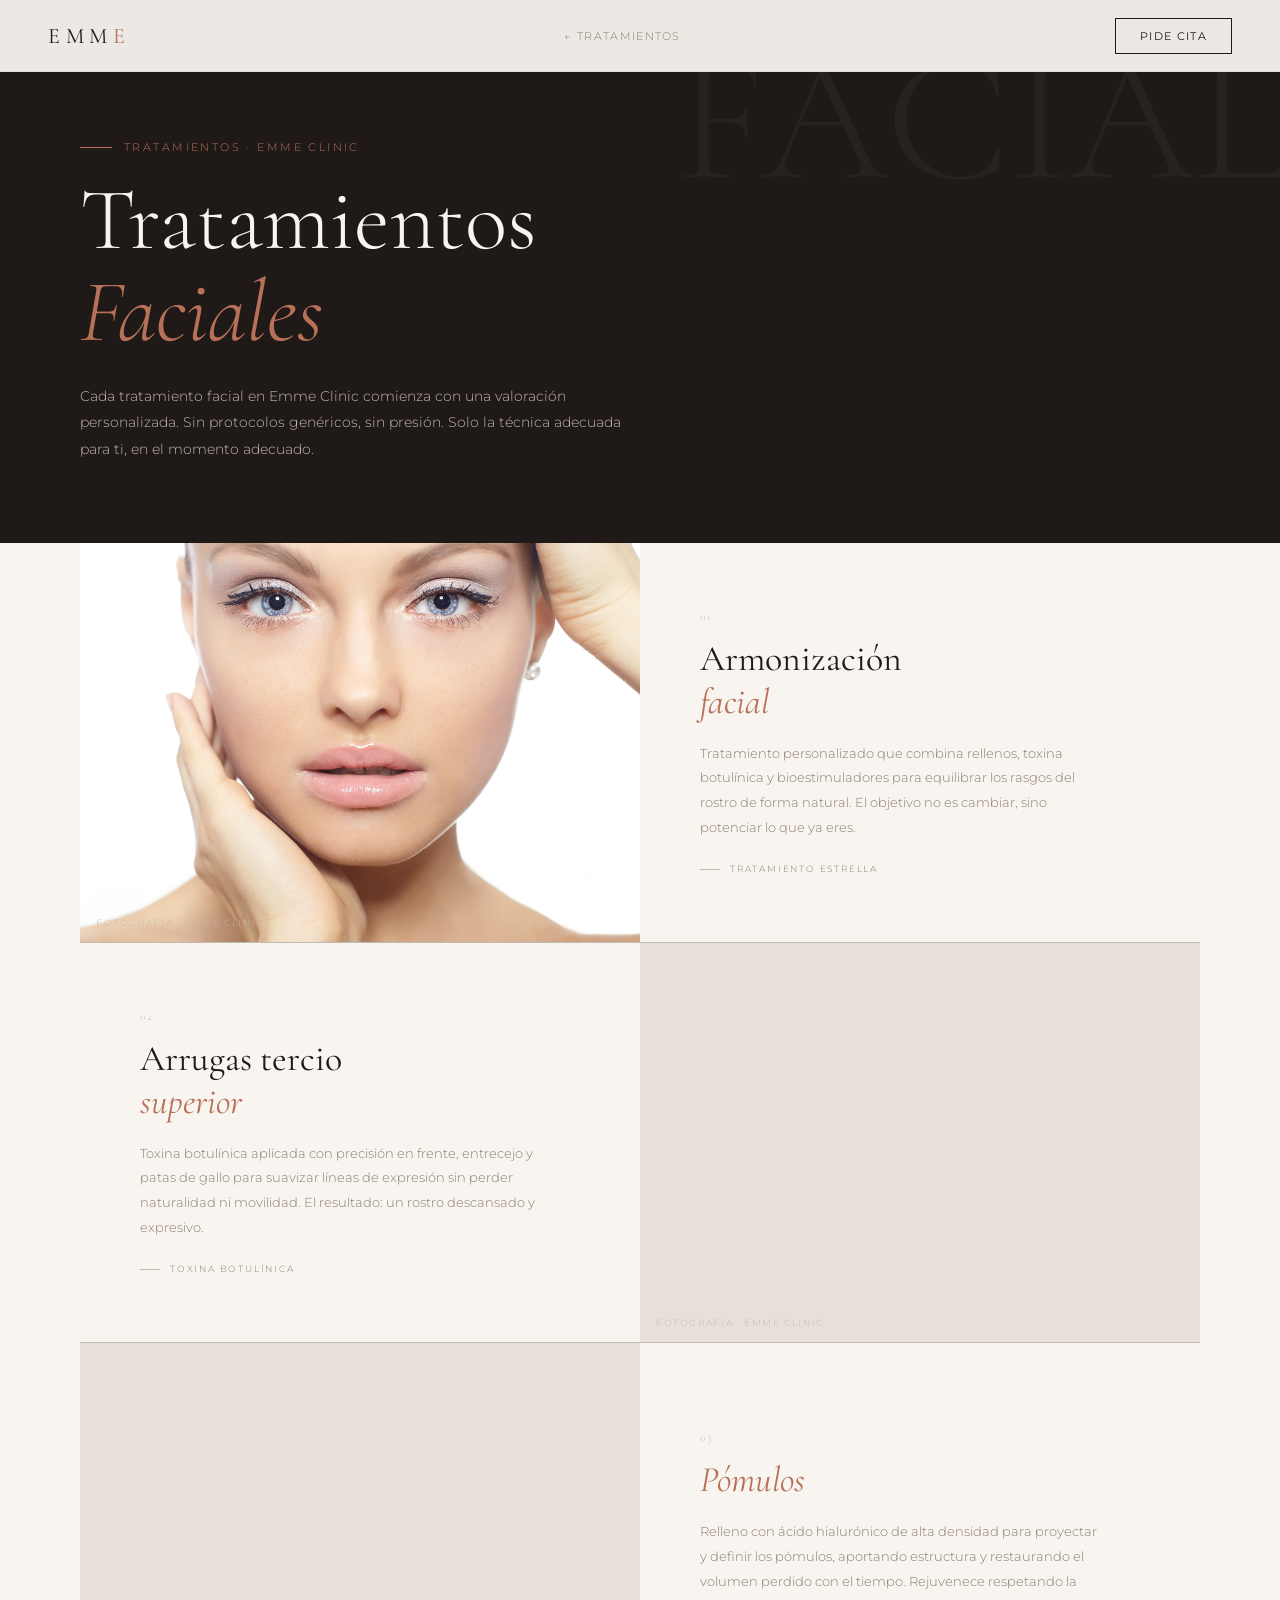
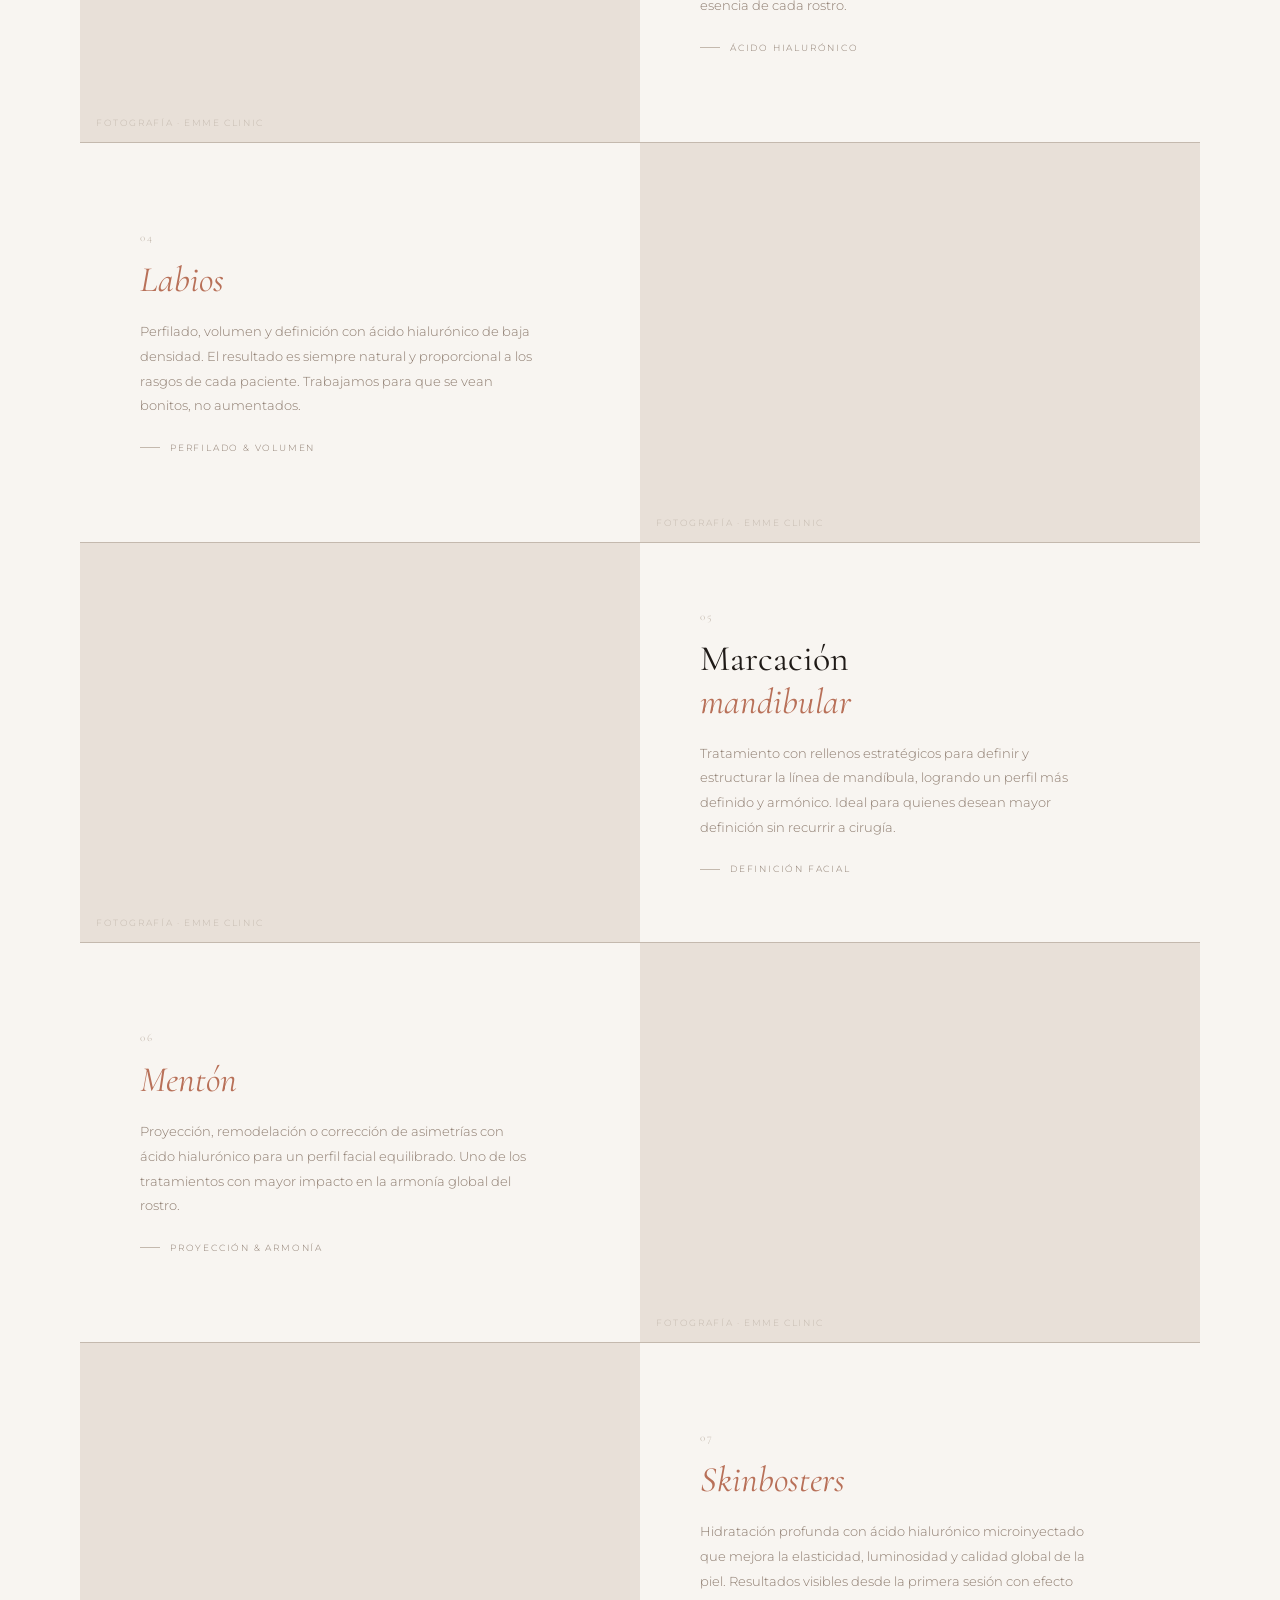
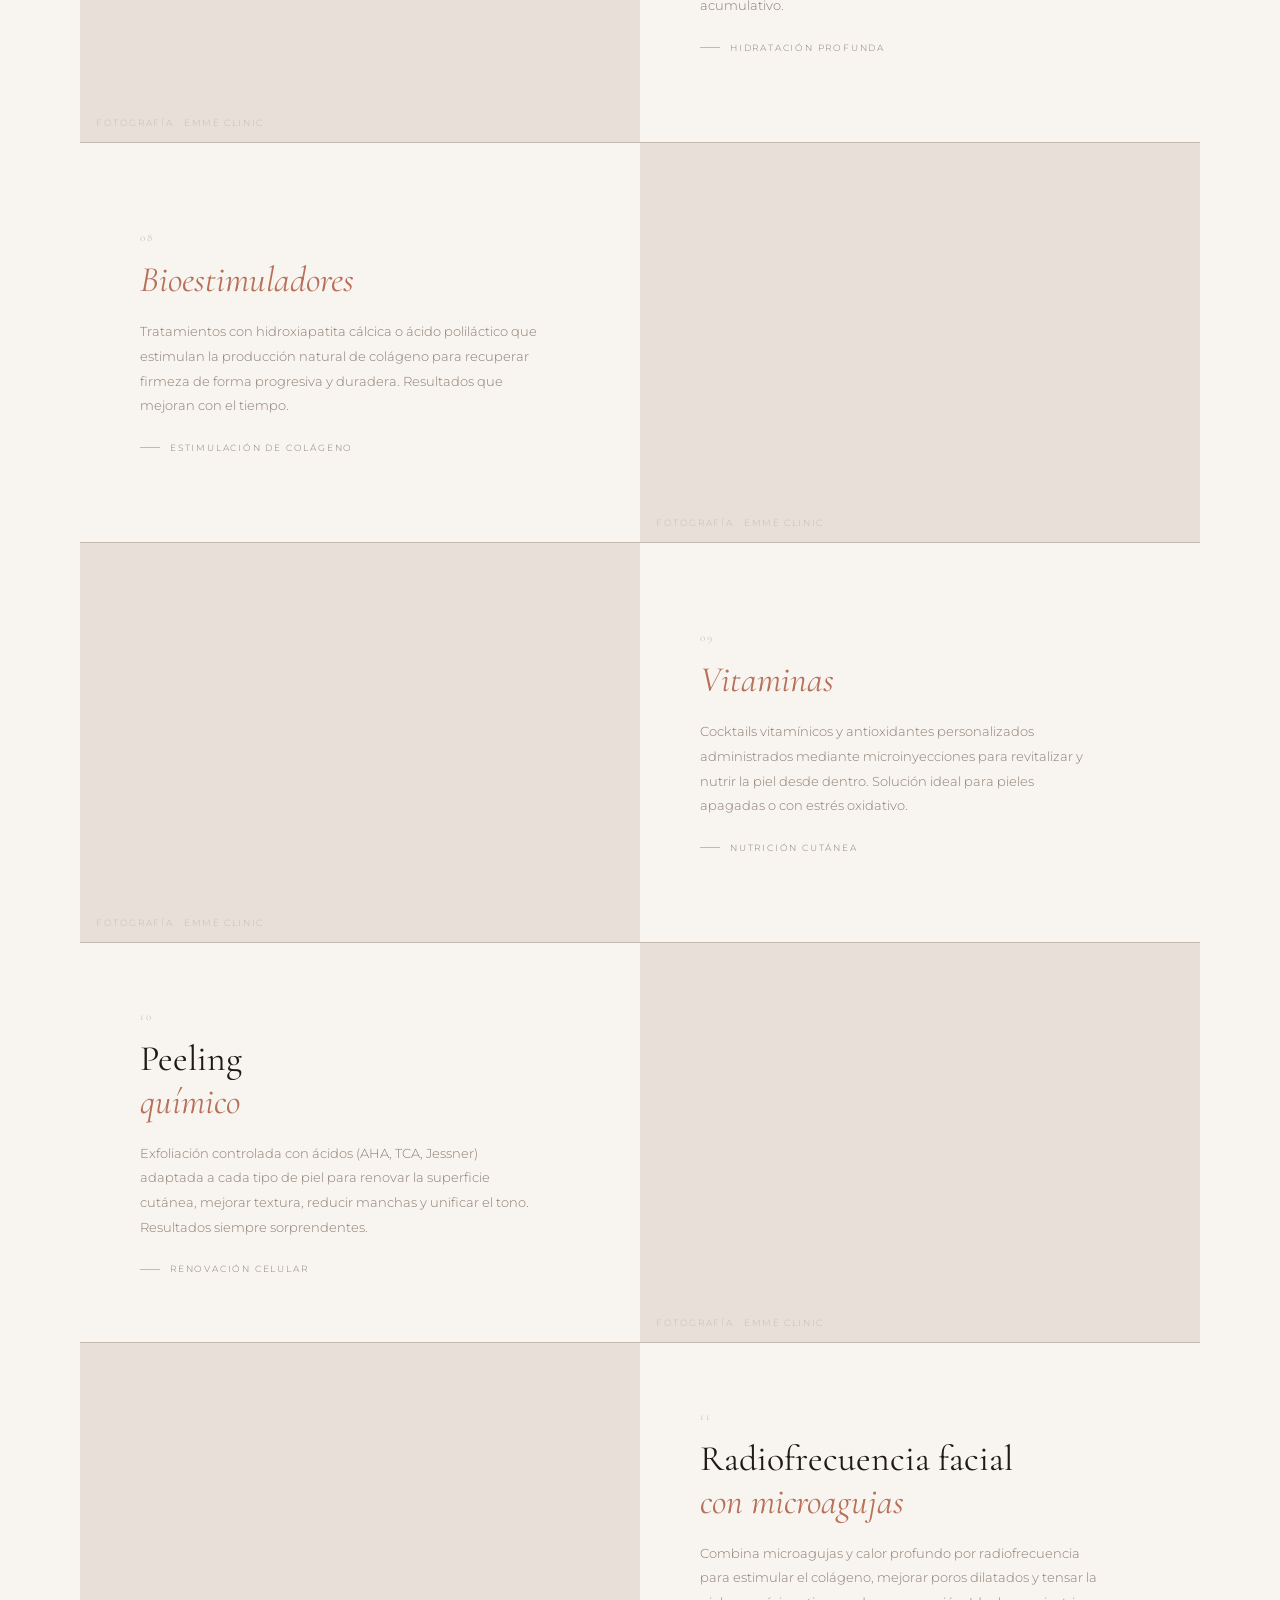
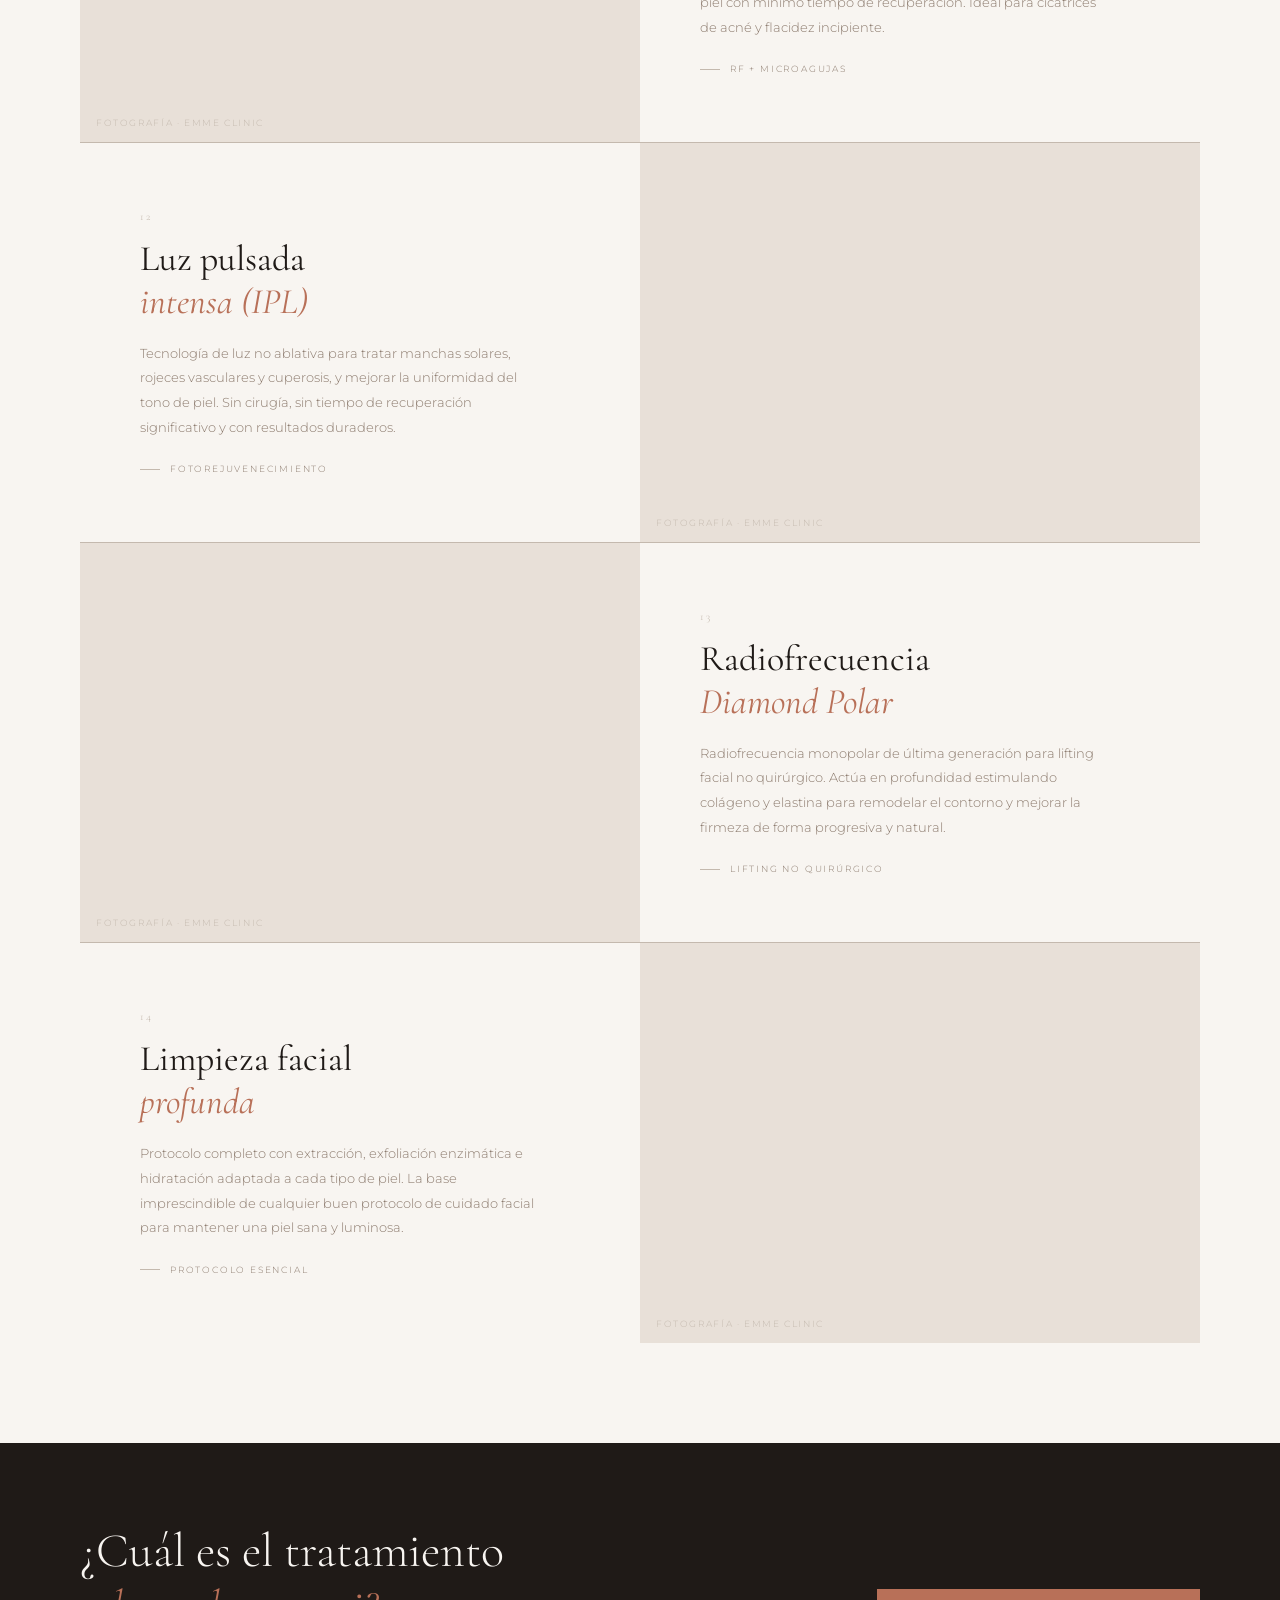
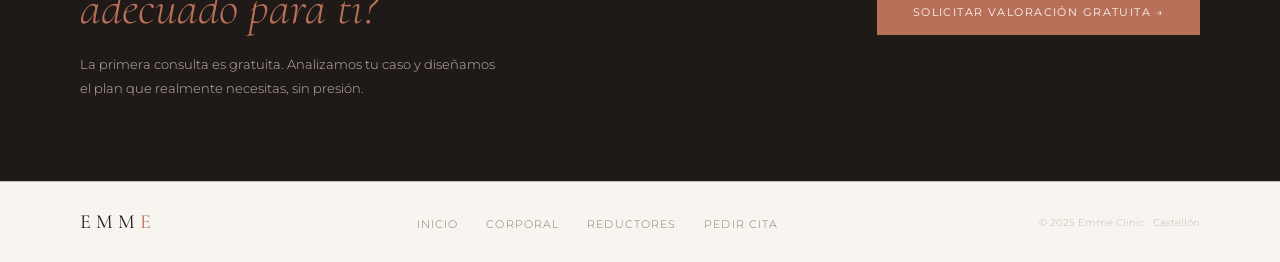
==== facial.html @ af0675cb "Add files via upload" ====
<!DOCTYPE html>
<html lang="es">
<head>
<meta charset="UTF-8">
<meta name="viewport" content="width=device-width, initial-scale=1.0">
<title>Tratamientos Faciales — Emme Clinic Castellón</title>
<meta name="description" content="Armonización facial, bótox, rellenos, skinbosters, IPL y más. Tratamientos faciales personalizados en Emme Clinic, Castellón. Primera consulta gratuita.">
<link href="https://fonts.googleapis.com/css2?family=Cormorant+Garamond:ital,wght@0,300;0,400;0,500;1,300;1,400&family=Montserrat:wght@300;400;500;600&display=swap" rel="stylesheet">
<style>
  :root {
    --crema: #F8F5F1; --marfil: #E8E0D8; --arena: #C4B9AE;
    --topo: #8C7B6E; --salvia: #8A9E8C; --burdeos: #7A4A38;
    --carbon: #1F1A17; --blanco: #F8F5F1; --gold: #B87058;
    --font-display: 'Cormorant Garamond', serif;
    --font-body: 'Montserrat', sans-serif;
  }
  *, *::before, *::after { margin: 0; padding: 0; box-sizing: border-box; }
  html { scroll-behavior: smooth; }
  body { background: var(--blanco); color: var(--carbon); font-family: var(--font-body); font-weight: 300; overflow-x: hidden; }

  nav {
    position: fixed; top: 0; left: 0; right: 0; z-index: 100;
    display: flex; align-items: center; justify-content: space-between;
    padding: 0 48px; height: 72px;
    background: rgba(248,245,241,0.95); backdrop-filter: blur(12px);
    border-bottom: 0.5px solid rgba(196,185,174,0.3);
  }
  .nav-logo { font-family: var(--font-display); font-size: 22px; font-weight: 400; letter-spacing: 0.25em; color: var(--carbon); text-decoration: none; }
  .nav-logo span { color: var(--gold); }
  .nav-back { font-size: 11px; letter-spacing: 0.12em; text-transform: uppercase; color: var(--topo); text-decoration: none; transition: color .25s; }
  .nav-back:hover { color: var(--carbon); }
  .nav-cta { font-size: 11px; letter-spacing: 0.12em; text-transform: uppercase; padding: 10px 24px; border: 0.5px solid var(--carbon); background: transparent; color: var(--carbon); font-family: var(--font-body); font-weight: 400; transition: all .25s; text-decoration: none; }
  .nav-cta:hover { background: var(--carbon); color: var(--blanco); }

  .trat-hero {
    padding: 140px 80px 80px; background: var(--carbon); color: var(--crema);
    position: relative; overflow: hidden;
  }
  .trat-hero::before {
    content: 'FACIAL'; position: absolute; right: -10px; top: 30px;
    font-family: var(--font-display); font-size: 180px; font-weight: 300;
    color: rgba(255,255,255,0.04); line-height: 1; pointer-events: none;
  }
  .trat-hero-label { font-size: 11px; letter-spacing: 0.22em; text-transform: uppercase; color: var(--gold); margin-bottom: 20px; display: flex; align-items: center; gap: 12px; }
  .trat-hero-label::before { content: ''; display: block; width: 32px; height: 0.5px; background: var(--gold); }
  .trat-hero h1 { font-family: var(--font-display); font-size: clamp(52px, 7vw, 88px); font-weight: 300; line-height: 1.05; margin-bottom: 24px; }
  .trat-hero h1 em { font-style: italic; color: var(--gold); }
  .trat-hero-sub { font-size: 14px; color: var(--arena); line-height: 1.9; max-width: 560px; }

  .servicios-section { padding: 0 80px 100px; }

  .servicio {
    display: grid; grid-template-columns: 1fr 1fr;
    min-height: 400px; border-bottom: 0.5px solid var(--arena);
  }
  .servicio:last-child { border-bottom: none; }
  .servicio:nth-child(even) { direction: rtl; }
  .servicio:nth-child(even) > * { direction: ltr; }

  .servicio-img { background: var(--marfil); min-height: 340px; position: relative; overflow: hidden; }
  .servicio-img-inner { position: absolute; inset: 0; background-size: cover; background-position: center; transition: transform .6s ease; }
  .servicio:hover .servicio-img-inner { transform: scale(1.04); }
  .servicio-img-label { position: absolute; bottom: 14px; left: 16px; font-size: 9px; letter-spacing: 0.18em; text-transform: uppercase; color: var(--arena); }

  .servicio-info { padding: 52px 60px; display: flex; flex-direction: column; justify-content: center; background: var(--crema); }
  .servicio-num { font-size: 11px; letter-spacing: 0.22em; color: var(--arena); margin-bottom: 14px; font-family: var(--font-display); }
  .servicio-name { font-family: var(--font-display); font-size: clamp(24px, 2.8vw, 36px); font-weight: 400; color: var(--carbon); line-height: 1.2; margin-bottom: 18px; }
  .servicio-name em { font-style: italic; color: var(--gold); }
  .servicio-desc { font-size: 13px; color: var(--topo); line-height: 1.9; font-weight: 300; margin-bottom: 24px; max-width: 400px; }
  .servicio-tag { display: inline-flex; align-items: center; gap: 10px; font-size: 9px; letter-spacing: 0.2em; text-transform: uppercase; color: var(--topo); }
  .servicio-tag::before { content: ''; display: block; width: 20px; height: 0.5px; background: var(--arena); }

  .cta-section { display: flex; justify-content: space-between; align-items: center; padding: 80px; background: var(--carbon); gap: 40px; }
  .cta-section h2 { font-family: var(--font-display); font-size: clamp(28px, 4vw, 48px); font-weight: 300; color: var(--crema); line-height: 1.2; }
  .cta-section h2 em { font-style: italic; color: var(--gold); }
  .cta-section p { font-size: 13px; color: var(--arena); line-height: 1.9; margin-top: 14px; max-width: 420px; }
  .btn-primary { font-size: 11px; letter-spacing: 0.13em; text-transform: uppercase; padding: 16px 36px; background: var(--gold); color: var(--blanco); border: none; cursor: pointer; font-family: var(--font-body); font-weight: 400; transition: all .3s; text-decoration: none; display: inline-block; white-space: nowrap; }
  .btn-primary:hover { background: var(--blanco); color: var(--carbon); }

  footer { display: flex; justify-content: space-between; align-items: center; padding: 28px 80px; background: var(--crema); border-top: 0.5px solid var(--arena); }
  .footer-logo { font-family: var(--font-display); font-size: 20px; font-weight: 400; letter-spacing: 0.25em; color: var(--carbon); text-decoration: none; }
  .footer-logo span { color: var(--gold); }
  .footer-links { display: flex; gap: 28px; list-style: none; }
  .footer-links a { font-size: 11px; letter-spacing: 0.1em; text-transform: uppercase; color: var(--topo); text-decoration: none; transition: color .25s; }
  .footer-links a:hover { color: var(--carbon); }
  .footer-copy { font-size: 10px; color: var(--arena); }

  @media (max-width: 900px) {
    nav { padding: 0 20px; }
    .trat-hero { padding: 110px 24px 52px; }
    .trat-hero::before { font-size: 80px; top: 80px; }
    .servicios-section { padding: 0 0 60px; }
    .servicio { grid-template-columns: 1fr; direction: ltr !important; }
    .servicio:nth-child(even) { direction: ltr; }
    .servicio-img { min-height: 220px; }
    .servicio-info { padding: 32px 24px; }
    .servicio-desc { max-width: 100%; }
    .cta-section { flex-direction: column; padding: 52px 24px; align-items: flex-start; gap: 28px; }
    .cta-section .btn-primary { width: 100%; text-align: center; padding: 16px 24px; }
    footer { flex-direction: column; gap: 20px; padding: 32px 20px; text-align: center; }
    .footer-links { flex-wrap: wrap; justify-content: center; gap: 14px; }
  }
</style>
</head>
<body>

<nav>
  <a href="../index.html" class="nav-logo">EMM<span>E</span></a>
  <a href="../index.html#tratamientos" class="nav-back">← Tratamientos</a>
  <a href="../index.html#reserva" class="nav-cta">Pide cita</a>
</nav>

<section class="trat-hero">
  <p class="trat-hero-label">Tratamientos · Emme Clinic</p>
  <h1>Tratamientos<br><em>Faciales</em></h1>
  <p class="trat-hero-sub">Cada tratamiento facial en Emme Clinic comienza con una valoración personalizada. Sin protocolos genéricos, sin presión. Solo la técnica adecuada para ti, en el momento adecuado.</p>
</section>

<section class="servicios-section">

  <div class="servicio">
    <div class="servicio-img">
      <div class="servicio-img-inner" style="background-image:url('../Fotos_tratamientos/foto_facial.jpg')"></div>
      <span class="servicio-img-label">Fotografía · Emme Clinic</span>
    </div>
    <div class="servicio-info">
      <span class="servicio-num">01</span>
      <h2 class="servicio-name">Armonización<br><em>facial</em></h2>
      <p class="servicio-desc">Tratamiento personalizado que combina rellenos, toxina botulínica y bioestimuladores para equilibrar los rasgos del rostro de forma natural. El objetivo no es cambiar, sino potenciar lo que ya eres.</p>
      <span class="servicio-tag">Tratamiento estrella</span>
    </div>
  </div>

  <div class="servicio">
    <div class="servicio-img">
      <div class="servicio-img-inner"></div>
      <span class="servicio-img-label">Fotografía · Emme Clinic</span>
    </div>
    <div class="servicio-info">
      <span class="servicio-num">02</span>
      <h2 class="servicio-name">Arrugas tercio<br><em>superior</em></h2>
      <p class="servicio-desc">Toxina botulínica aplicada con precisión en frente, entrecejo y patas de gallo para suavizar líneas de expresión sin perder naturalidad ni movilidad. El resultado: un rostro descansado y expresivo.</p>
      <span class="servicio-tag">Toxina botulínica</span>
    </div>
  </div>

  <div class="servicio">
    <div class="servicio-img">
      <div class="servicio-img-inner"></div>
      <span class="servicio-img-label">Fotografía · Emme Clinic</span>
    </div>
    <div class="servicio-info">
      <span class="servicio-num">03</span>
      <h2 class="servicio-name"><em>Pómulos</em></h2>
      <p class="servicio-desc">Relleno con ácido hialurónico de alta densidad para proyectar y definir los pómulos, aportando estructura y restaurando el volumen perdido con el tiempo. Rejuvenece respetando la esencia de cada rostro.</p>
      <span class="servicio-tag">Ácido hialurónico</span>
    </div>
  </div>

  <div class="servicio">
    <div class="servicio-img">
      <div class="servicio-img-inner"></div>
      <span class="servicio-img-label">Fotografía · Emme Clinic</span>
    </div>
    <div class="servicio-info">
      <span class="servicio-num">04</span>
      <h2 class="servicio-name"><em>Labios</em></h2>
      <p class="servicio-desc">Perfilado, volumen y definición con ácido hialurónico de baja densidad. El resultado es siempre natural y proporcional a los rasgos de cada paciente. Trabajamos para que se vean bonitos, no aumentados.</p>
      <span class="servicio-tag">Perfilado & volumen</span>
    </div>
  </div>

  <div class="servicio">
    <div class="servicio-img">
      <div class="servicio-img-inner"></div>
      <span class="servicio-img-label">Fotografía · Emme Clinic</span>
    </div>
    <div class="servicio-info">
      <span class="servicio-num">05</span>
      <h2 class="servicio-name">Marcación<br><em>mandibular</em></h2>
      <p class="servicio-desc">Tratamiento con rellenos estratégicos para definir y estructurar la línea de mandíbula, logrando un perfil más definido y armónico. Ideal para quienes desean mayor definición sin recurrir a cirugía.</p>
      <span class="servicio-tag">Definición facial</span>
    </div>
  </div>

  <div class="servicio">
    <div class="servicio-img">
      <div class="servicio-img-inner"></div>
      <span class="servicio-img-label">Fotografía · Emme Clinic</span>
    </div>
    <div class="servicio-info">
      <span class="servicio-num">06</span>
      <h2 class="servicio-name"><em>Mentón</em></h2>
      <p class="servicio-desc">Proyección, remodelación o corrección de asimetrías con ácido hialurónico para un perfil facial equilibrado. Uno de los tratamientos con mayor impacto en la armonía global del rostro.</p>
      <span class="servicio-tag">Proyección & armonía</span>
    </div>
  </div>

  <div class="servicio">
    <div class="servicio-img">
      <div class="servicio-img-inner"></div>
      <span class="servicio-img-label">Fotografía · Emme Clinic</span>
    </div>
    <div class="servicio-info">
      <span class="servicio-num">07</span>
      <h2 class="servicio-name"><em>Skinbosters</em></h2>
      <p class="servicio-desc">Hidratación profunda con ácido hialurónico microinyectado que mejora la elasticidad, luminosidad y calidad global de la piel. Resultados visibles desde la primera sesión con efecto acumulativo.</p>
      <span class="servicio-tag">Hidratación profunda</span>
    </div>
  </div>

  <div class="servicio">
    <div class="servicio-img">
      <div class="servicio-img-inner"></div>
      <span class="servicio-img-label">Fotografía · Emme Clinic</span>
    </div>
    <div class="servicio-info">
      <span class="servicio-num">08</span>
      <h2 class="servicio-name"><em>Bioestimuladores</em></h2>
      <p class="servicio-desc">Tratamientos con hidroxiapatita cálcica o ácido poliláctico que estimulan la producción natural de colágeno para recuperar firmeza de forma progresiva y duradera. Resultados que mejoran con el tiempo.</p>
      <span class="servicio-tag">Estimulación de colágeno</span>
    </div>
  </div>

  <div class="servicio">
    <div class="servicio-img">
      <div class="servicio-img-inner"></div>
      <span class="servicio-img-label">Fotografía · Emme Clinic</span>
    </div>
    <div class="servicio-info">
      <span class="servicio-num">09</span>
      <h2 class="servicio-name"><em>Vitaminas</em></h2>
      <p class="servicio-desc">Cocktails vitamínicos y antioxidantes personalizados administrados mediante microinyecciones para revitalizar y nutrir la piel desde dentro. Solución ideal para pieles apagadas o con estrés oxidativo.</p>
      <span class="servicio-tag">Nutrición cutánea</span>
    </div>
  </div>

  <div class="servicio">
    <div class="servicio-img">
      <div class="servicio-img-inner"></div>
      <span class="servicio-img-label">Fotografía · Emme Clinic</span>
    </div>
    <div class="servicio-info">
      <span class="servicio-num">10</span>
      <h2 class="servicio-name">Peeling<br><em>químico</em></h2>
      <p class="servicio-desc">Exfoliación controlada con ácidos (AHA, TCA, Jessner) adaptada a cada tipo de piel para renovar la superficie cutánea, mejorar textura, reducir manchas y unificar el tono. Resultados siempre sorprendentes.</p>
      <span class="servicio-tag">Renovación celular</span>
    </div>
  </div>

  <div class="servicio">
    <div class="servicio-img">
      <div class="servicio-img-inner"></div>
      <span class="servicio-img-label">Fotografía · Emme Clinic</span>
    </div>
    <div class="servicio-info">
      <span class="servicio-num">11</span>
      <h2 class="servicio-name">Radiofrecuencia facial<br><em>con microagujas</em></h2>
      <p class="servicio-desc">Combina microagujas y calor profundo por radiofrecuencia para estimular el colágeno, mejorar poros dilatados y tensar la piel con mínimo tiempo de recuperación. Ideal para cicatrices de acné y flacidez incipiente.</p>
      <span class="servicio-tag">RF + microagujas</span>
    </div>
  </div>

  <div class="servicio">
    <div class="servicio-img">
      <div class="servicio-img-inner"></div>
      <span class="servicio-img-label">Fotografía · Emme Clinic</span>
    </div>
    <div class="servicio-info">
      <span class="servicio-num">12</span>
      <h2 class="servicio-name">Luz pulsada<br><em>intensa (IPL)</em></h2>
      <p class="servicio-desc">Tecnología de luz no ablativa para tratar manchas solares, rojeces vasculares y cuperosis, y mejorar la uniformidad del tono de piel. Sin cirugía, sin tiempo de recuperación significativo y con resultados duraderos.</p>
      <span class="servicio-tag">Fotorejuvenecimiento</span>
    </div>
  </div>

  <div class="servicio">
    <div class="servicio-img">
      <div class="servicio-img-inner"></div>
      <span class="servicio-img-label">Fotografía · Emme Clinic</span>
    </div>
    <div class="servicio-info">
      <span class="servicio-num">13</span>
      <h2 class="servicio-name">Radiofrecuencia<br><em>Diamond Polar</em></h2>
      <p class="servicio-desc">Radiofrecuencia monopolar de última generación para lifting facial no quirúrgico. Actúa en profundidad estimulando colágeno y elastina para remodelar el contorno y mejorar la firmeza de forma progresiva y natural.</p>
      <span class="servicio-tag">Lifting no quirúrgico</span>
    </div>
  </div>

  <div class="servicio">
    <div class="servicio-img">
      <div class="servicio-img-inner"></div>
      <span class="servicio-img-label">Fotografía · Emme Clinic</span>
    </div>
    <div class="servicio-info">
      <span class="servicio-num">14</span>
      <h2 class="servicio-name">Limpieza facial<br><em>profunda</em></h2>
      <p class="servicio-desc">Protocolo completo con extracción, exfoliación enzimática e hidratación adaptada a cada tipo de piel. La base imprescindible de cualquier buen protocolo de cuidado facial para mantener una piel sana y luminosa.</p>
      <span class="servicio-tag">Protocolo esencial</span>
    </div>
  </div>

</section>

<section class="cta-section">
  <div>
    <h2>¿Cuál es el tratamiento<br><em>adecuado para ti?</em></h2>
    <p>La primera consulta es gratuita. Analizamos tu caso y diseñamos el plan que realmente necesitas, sin presión.</p>
  </div>
  <a href="../index.html#reserva" class="btn-primary">Solicitar valoración gratuita →</a>
</section>

<footer>
  <a href="../index.html" class="footer-logo">EMM<span>E</span></a>
  <ul class="footer-links">
    <li><a href="../index.html">Inicio</a></li>
    <li><a href="corporal.html">Corporal</a></li>
    <li><a href="reductores.html">Reductores</a></li>
    <li><a href="../index.html#reserva">Pedir cita</a></li>
  </ul>
  <span class="footer-copy">© 2025 Emme Clinic · Castellón</span>
</footer>

</body>
</html>
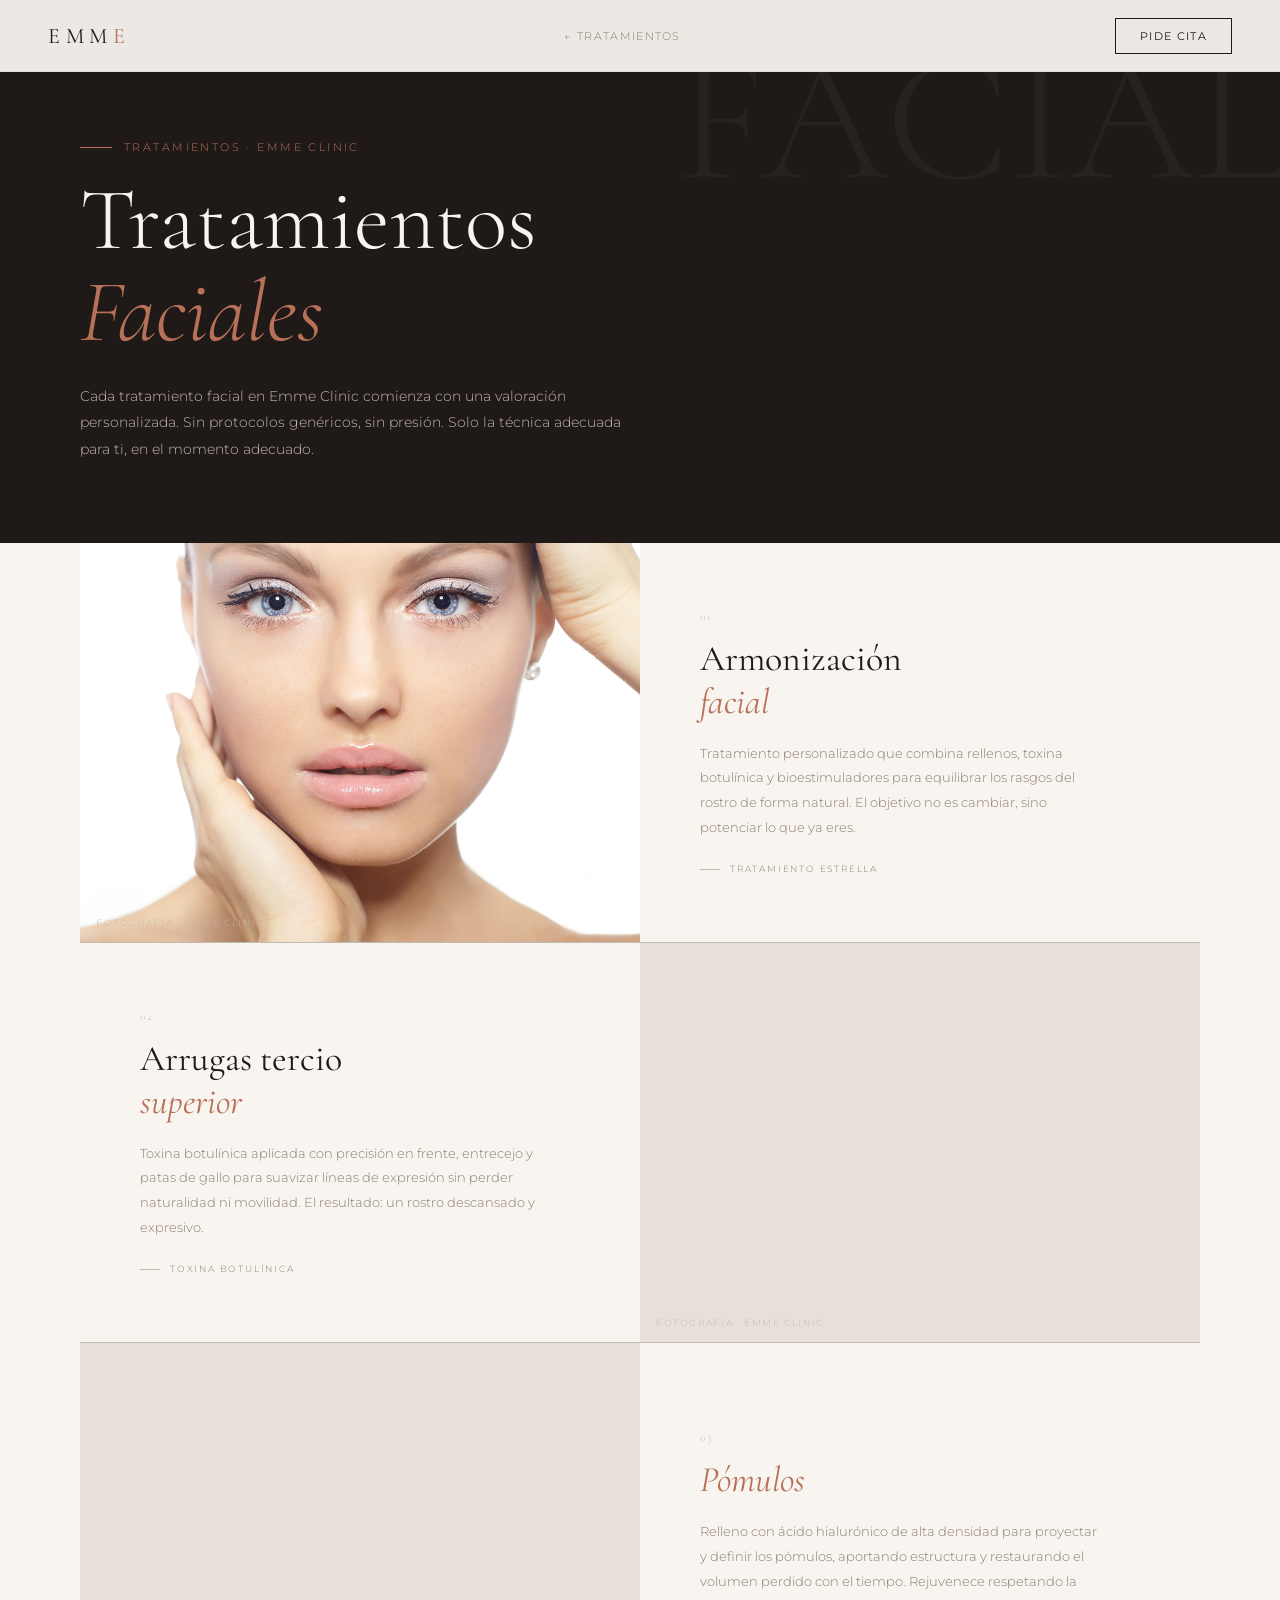
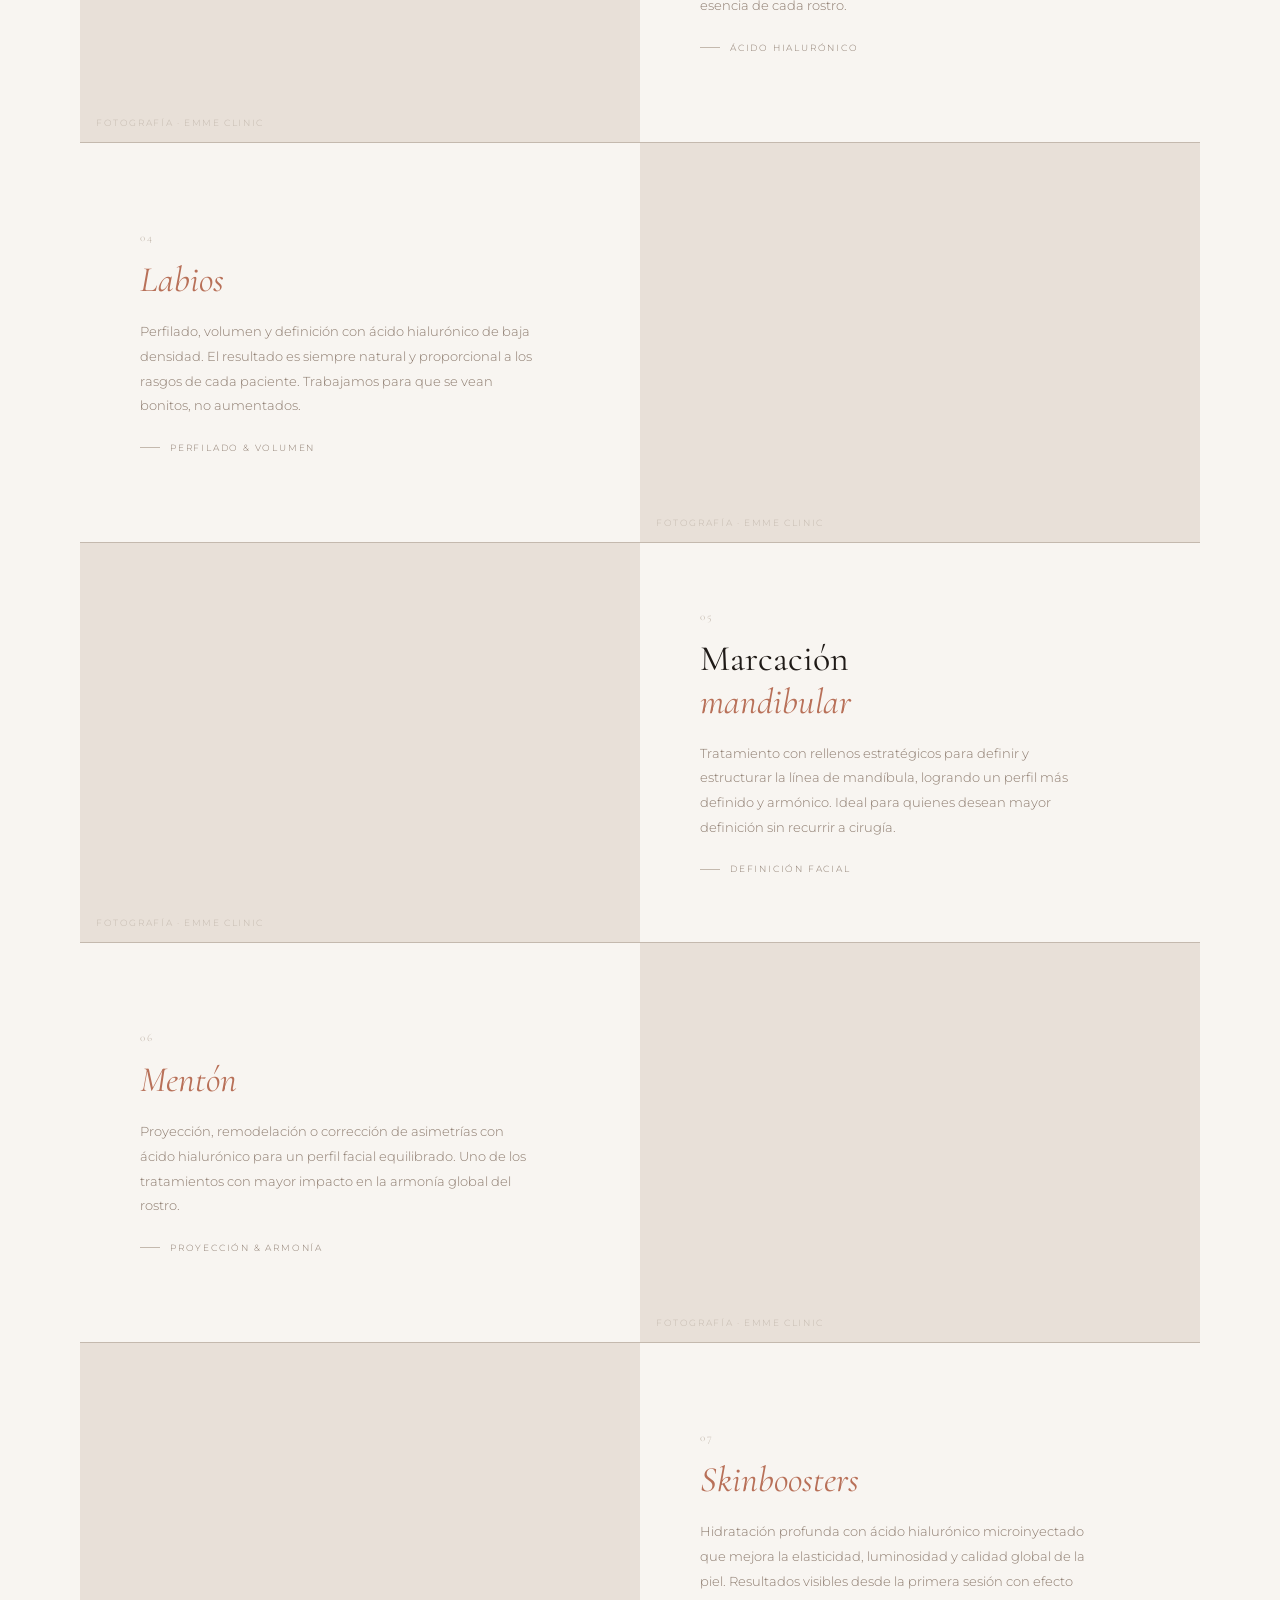
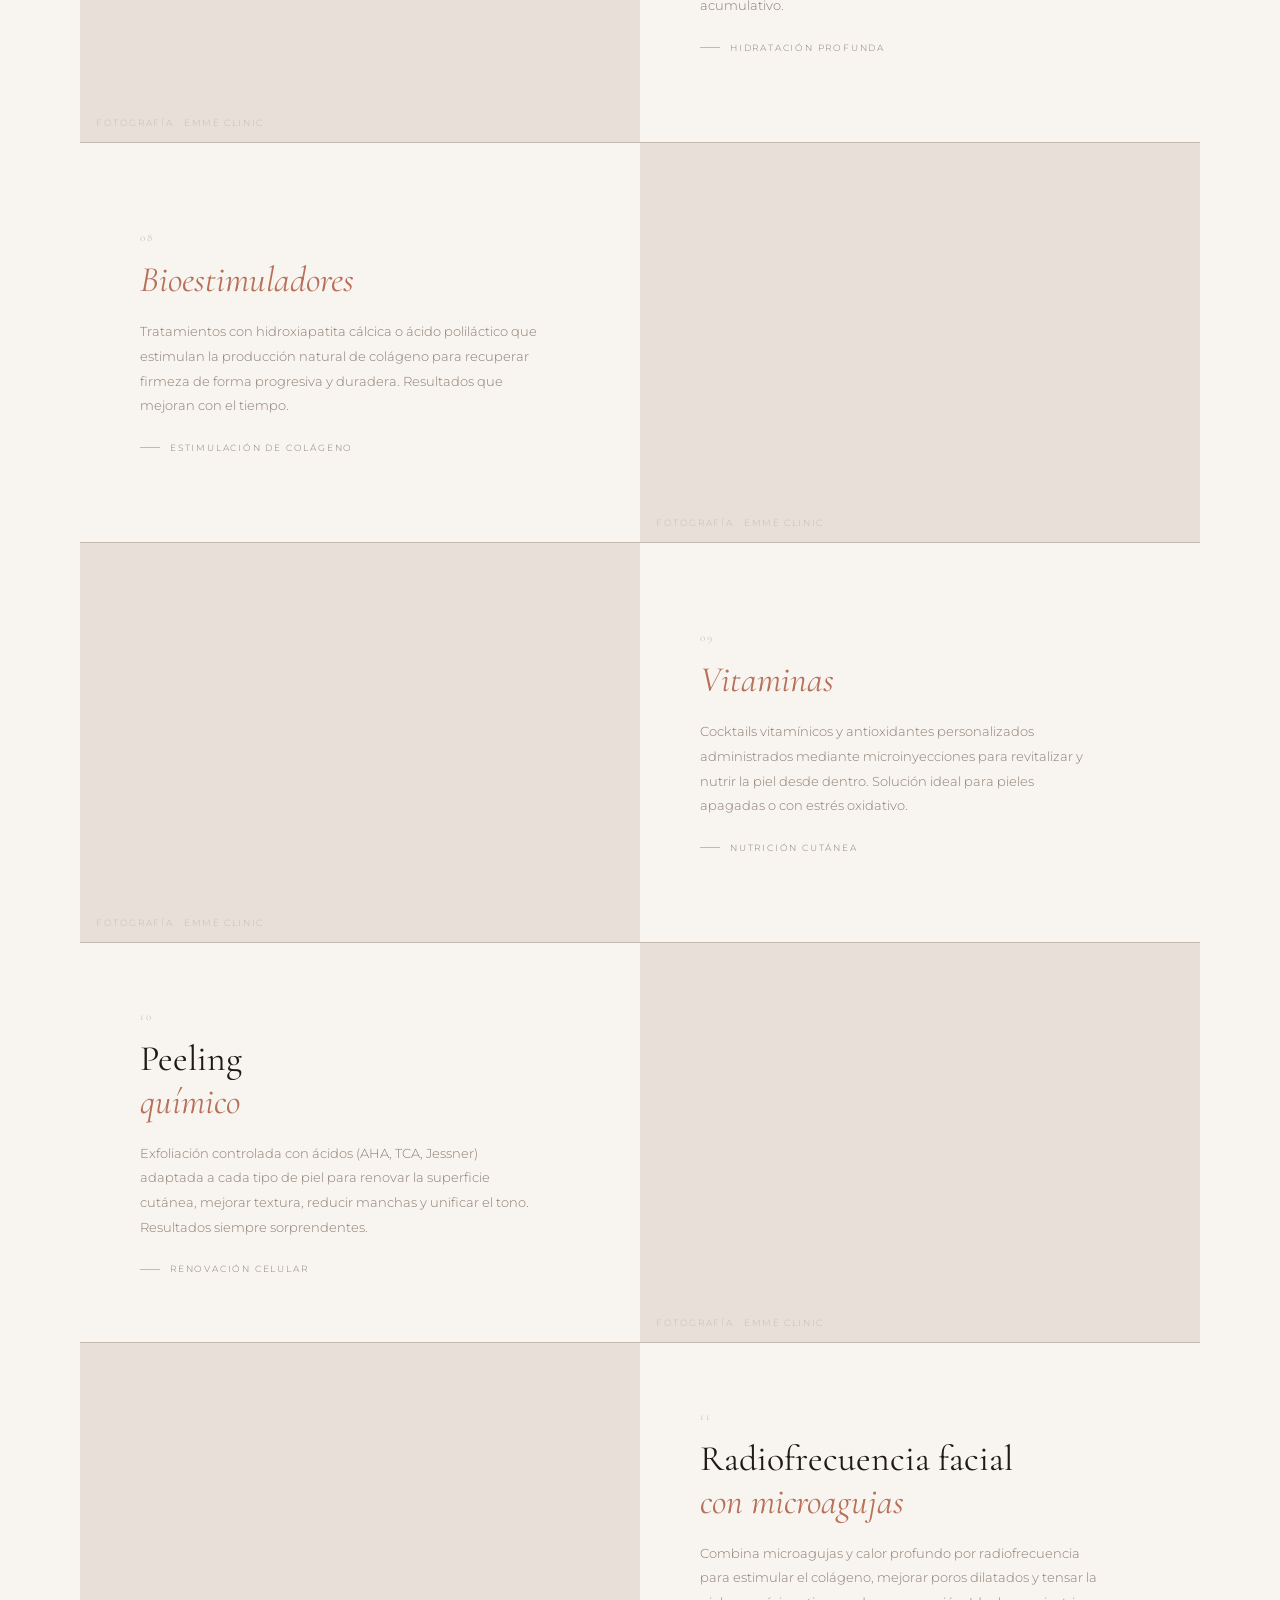
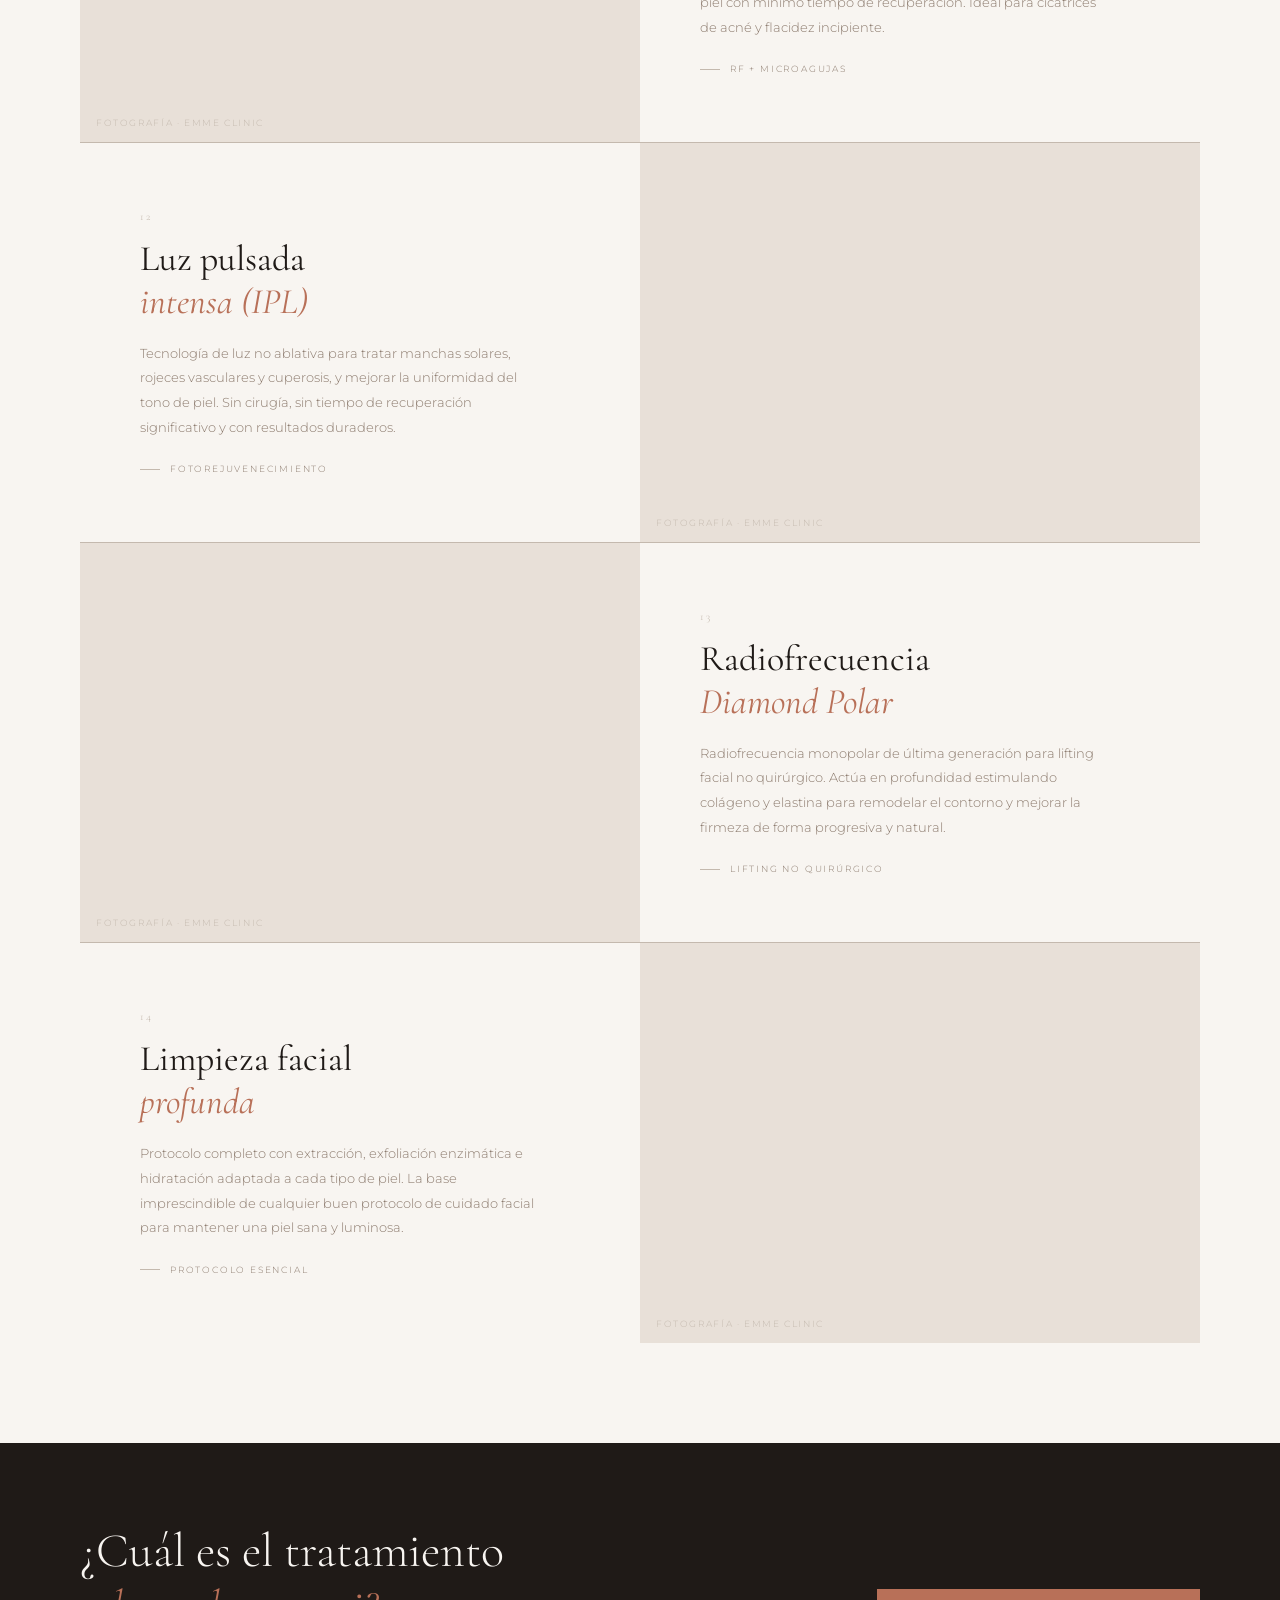
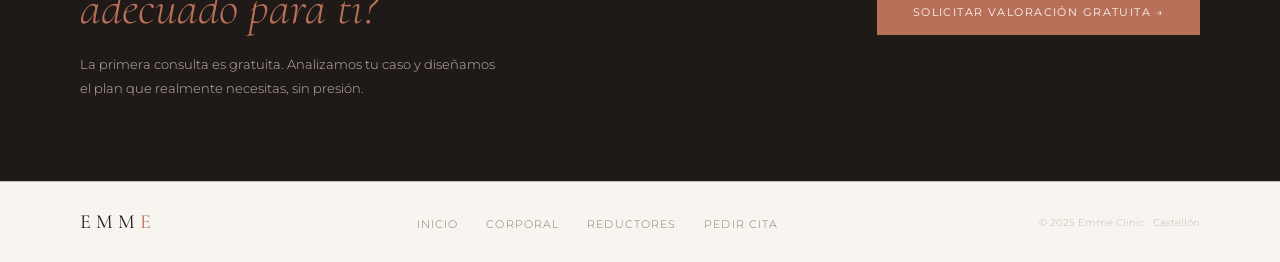
==== commit 6957763e: "Add files via upload" ====
--- a/facial.html
+++ b/facial.html
@@ -4,7 +4,7 @@
 <meta charset="UTF-8">
 <meta name="viewport" content="width=device-width, initial-scale=1.0">
 <title>Tratamientos Faciales — Emme Clinic Castellón</title>
-<meta name="description" content="Armonización facial, bótox, rellenos, skinbosters, IPL y más. Tratamientos faciales personalizados en Emme Clinic, Castellón. Primera consulta gratuita.">
+<meta name="description" content="Armonización facial, bótox, rellenos, skinboosters, IPL y más. Tratamientos faciales personalizados en Emme Clinic, Castellón. Primera consulta gratuita.">
 <link href="https://fonts.googleapis.com/css2?family=Cormorant+Garamond:ital,wght@0,300;0,400;0,500;1,300;1,400&family=Montserrat:wght@300;400;500;600&display=swap" rel="stylesheet">
 <style>
   :root {
@@ -203,7 +203,7 @@
     </div>
     <div class="servicio-info">
       <span class="servicio-num">07</span>
-      <h2 class="servicio-name"><em>Skinbosters</em></h2>
+      <h2 class="servicio-name"><em>Skinboosters</em></h2>
       <p class="servicio-desc">Hidratación profunda con ácido hialurónico microinyectado que mejora la elasticidad, luminosidad y calidad global de la piel. Resultados visibles desde la primera sesión con efecto acumulativo.</p>
       <span class="servicio-tag">Hidratación profunda</span>
     </div>
